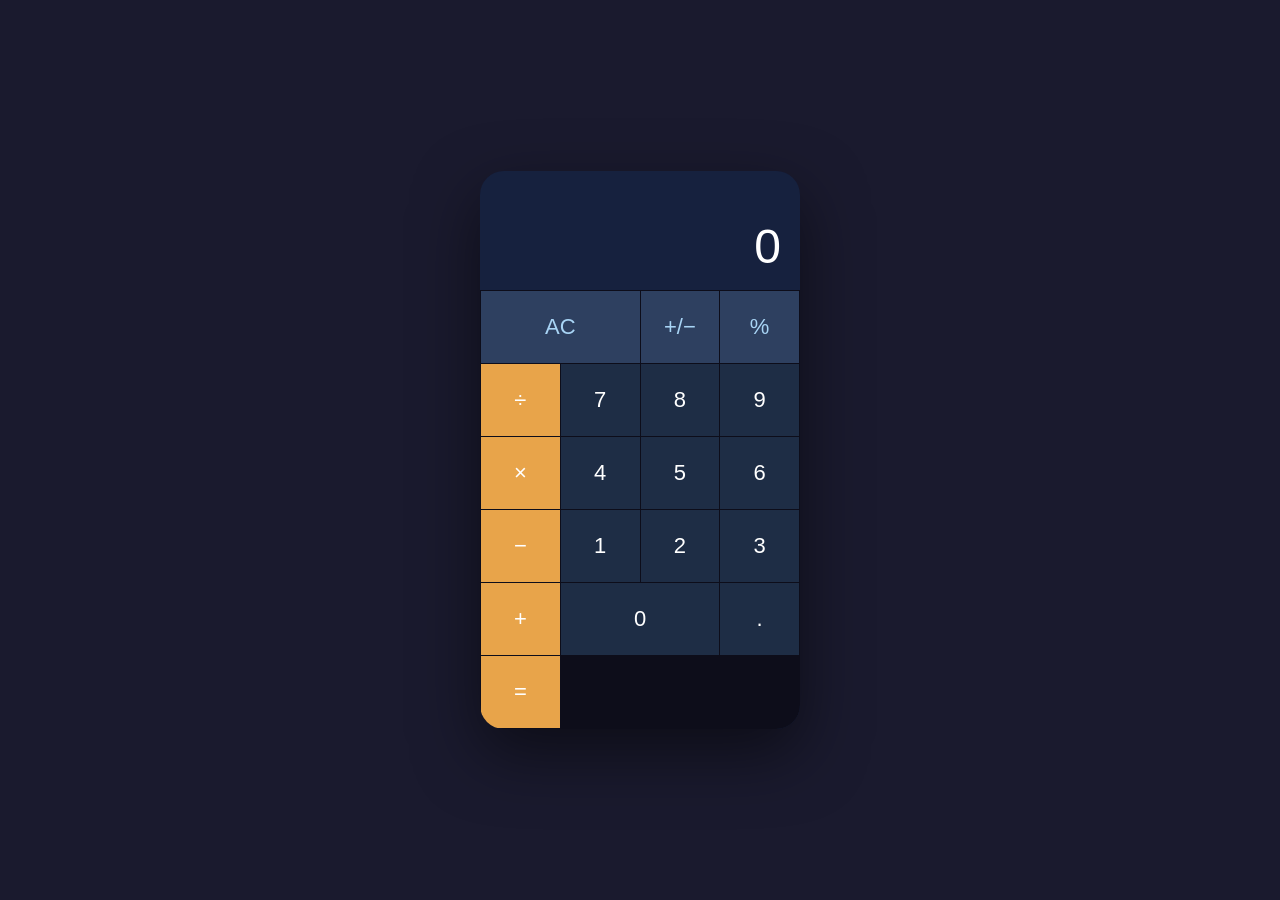
==== index.html @ 85f1fca2 "Add simple calculator web app HTML/CSS/JS calculator with standard arithmetic operations, keyboard s" ====
<!DOCTYPE html>
<html lang="en">
<head>
  <meta charset="UTF-8" />
  <meta name="viewport" content="width=device-width, initial-scale=1.0" />
  <title>Calculator</title>
  <link rel="stylesheet" href="style.css" />
</head>
<body>
  <div class="calculator">
    <div class="display">
      <div class="expression" id="expression"></div>
      <div class="result" id="result">0</div>
    </div>
    <div class="buttons">
      <button class="btn btn-wide btn-clear" onclick="clearAll()">AC</button>
      <button class="btn btn-toggle" onclick="toggleSign()">+/−</button>
      <button class="btn btn-mod" onclick="inputPercent()">%</button>
      <button class="btn btn-op" onclick="inputOperator('/')">÷</button>

      <button class="btn" onclick="inputDigit('7')">7</button>
      <button class="btn" onclick="inputDigit('8')">8</button>
      <button class="btn" onclick="inputDigit('9')">9</button>
      <button class="btn btn-op" onclick="inputOperator('*')">×</button>

      <button class="btn" onclick="inputDigit('4')">4</button>
      <button class="btn" onclick="inputDigit('5')">5</button>
      <button class="btn" onclick="inputDigit('6')">6</button>
      <button class="btn btn-op" onclick="inputOperator('-')">−</button>

      <button class="btn" onclick="inputDigit('1')">1</button>
      <button class="btn" onclick="inputDigit('2')">2</button>
      <button class="btn" onclick="inputDigit('3')">3</button>
      <button class="btn btn-op" onclick="inputOperator('+')">+</button>

      <button class="btn btn-wide" onclick="inputDigit('0')">0</button>
      <button class="btn" onclick="inputDot()">.</button>
      <button class="btn btn-equals" onclick="calculate()">=</button>
    </div>
  </div>
  <script src="calculator.js"></script>
</body>
</html>
---- style.css ----
* {
  box-sizing: border-box;
  margin: 0;
  padding: 0;
}

body {
  min-height: 100vh;
  display: flex;
  align-items: center;
  justify-content: center;
  background: #1a1a2e;
  font-family: -apple-system, BlinkMacSystemFont, "Segoe UI", sans-serif;
}

.calculator {
  width: 320px;
  background: #16213e;
  border-radius: 24px;
  overflow: hidden;
  box-shadow: 0 24px 64px rgba(0, 0, 0, 0.5);
}

.display {
  padding: 24px 20px 16px;
  text-align: right;
  min-height: 100px;
  display: flex;
  flex-direction: column;
  justify-content: flex-end;
  gap: 4px;
}

.expression {
  color: #8892a4;
  font-size: 15px;
  min-height: 20px;
  word-break: break-all;
}

.result {
  color: #ffffff;
  font-size: 48px;
  font-weight: 300;
  letter-spacing: -1px;
  overflow: hidden;
  text-overflow: ellipsis;
  white-space: nowrap;
}

.result.small {
  font-size: 32px;
}

.buttons {
  display: grid;
  grid-template-columns: repeat(4, 1fr);
  gap: 1px;
  background: #0d0d1a;
  padding: 1px;
}

.btn {
  background: #1e2d45;
  color: #ffffff;
  border: none;
  padding: 0;
  height: 72px;
  font-size: 22px;
  font-weight: 400;
  cursor: pointer;
  transition: background 0.1s, transform 0.08s;
  user-select: none;
}

.btn:hover {
  background: #253550;
}

.btn:active {
  background: #2d3f63;
  transform: scale(0.96);
}

.btn-wide {
  grid-column: span 2;
}

.btn-op {
  background: #e8a44a;
  color: #ffffff;
}

.btn-op:hover {
  background: #f0b55c;
}

.btn-op:active {
  background: #f5c070;
}

.btn-op.active {
  background: #ffffff;
  color: #e8a44a;
}

.btn-equals {
  background: #e8a44a;
  color: #ffffff;
}

.btn-equals:hover {
  background: #f0b55c;
}

.btn-equals:active {
  background: #f5c070;
}

.btn-clear,
.btn-toggle,
.btn-mod {
  background: #2e4060;
  color: #a8d4f5;
}

.btn-clear:hover,
.btn-toggle:hover,
.btn-mod:hover {
  background: #3a4f75;
}

.btn-clear:active,
.btn-toggle:active,
.btn-mod:active {
  background: #455e88;
}
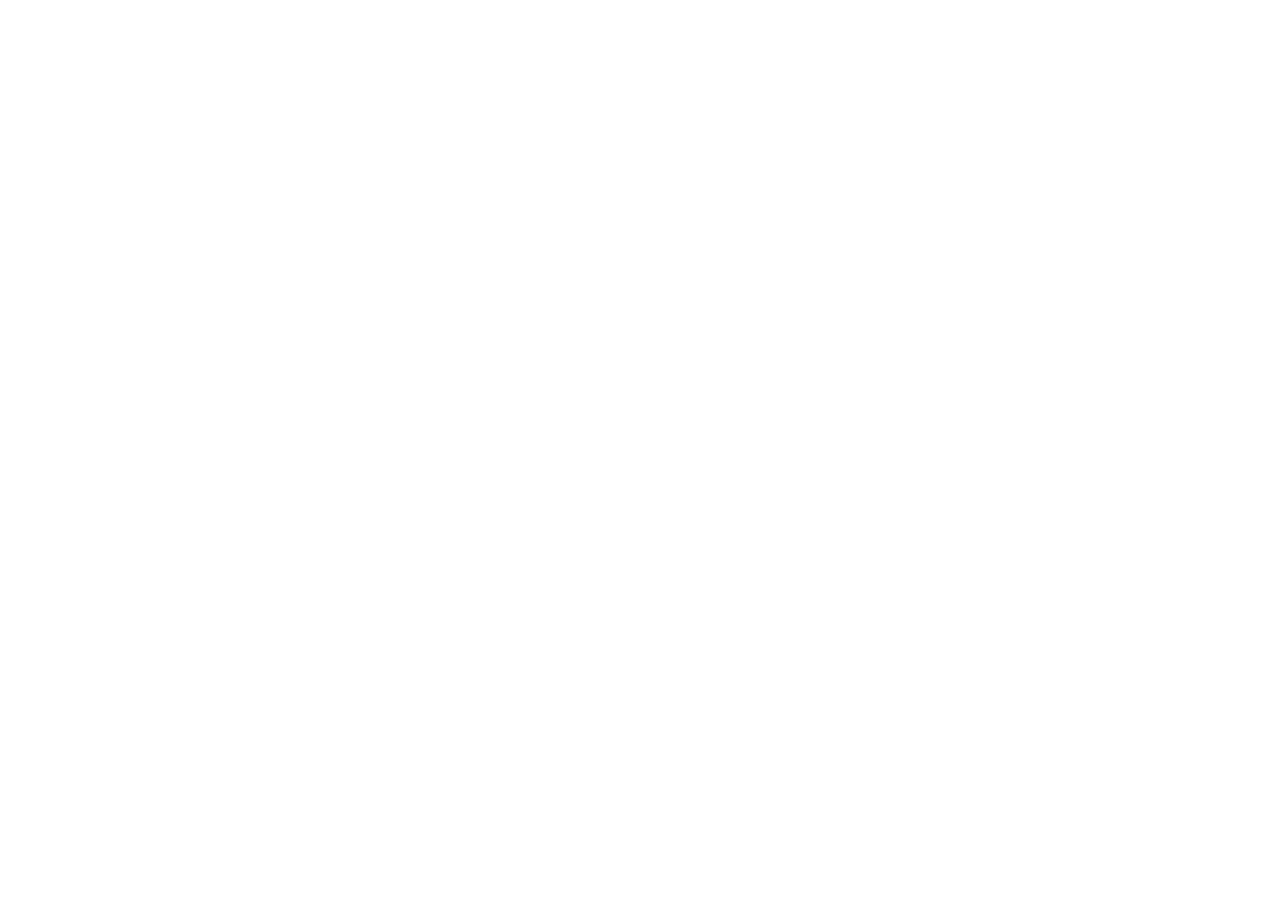
==== commit c378f095: "Add wealth portfolio tracker (portfolio.html) - New portfolio.html: multi-asset tracker for Indian (" ====
--- a/index.html
+++ b/index.html
@@ -1,43 +1,461 @@
-<!DOCTYPE html>
-<html lang="en">
-<head>
-  <meta charset="UTF-8" />
-  <meta name="viewport" content="width=device-width, initial-scale=1.0" />
-  <title>Calculator</title>
-  <link rel="stylesheet" href="style.css" />
-</head>
-<body>
-  <div class="calculator">
-    <div class="display">
-      <div class="expression" id="expression"></div>
-      <div class="result" id="result">0</div>
+<!doctype html>
+<html lang="ta">
+  <head>
+    <meta charset="utf-8" />
+    <meta name="viewport" content="width=device-width, initial-scale=1, viewport-fit=cover" />
+    <title>வீட்டுக்கார அம்மா கணக்கு</title>
+    <link rel="manifest" href="/manifest.webmanifest" />
+    <meta name="theme-color" content="#0f172a" />
+    <link rel="icon" href="/icons/icon-192.png" />
+    <script src="https://cdn.tailwindcss.com"></script>
+    <!-- React & libs (UMD) -->
+    <script src="https://unpkg.com/react@18/umd/react.production.min.js"></script>
+    <script src="https://unpkg.com/react-dom@18/umd/react-dom.production.min.js"></script>
+    <script src="https://cdn.jsdelivr.net/npm/xlsx@0.19.3/dist/xlsx.full.min.js"></script>
+    <script src="https://cdn.jsdelivr.net/npm/jspdf@2.5.1/dist/jspdf.umd.min.js"></script>
+    <script src="https://cdn.jsdelivr.net/npm/jspdf-autotable@3.8.2/dist/jspdf.plugin.autotable.min.js"></script>
+    <script src="https://unpkg.com/@babel/standalone/babel.min.js"></script>
+  </head>
+  <body class="bg-slate-100">
+    <div id="root"></div>
+    <script type="text/babel">
+    
+const { useEffect, useMemo, useState, useRef } = React;
+const { jsPDF } = window.jspdf;
+
+// Keys & helpers
+const USER_KEY = "vak-user-1";
+const keyForTxns = (phone) => `vak-transactions-${phone}`;
+const keyForCats = (phone) => `vak-categories-${phone}`;
+
+const OWNER_WHATSAPP_NUMBER = ""; // e.g., "9715XXXXXXXXX"
+const SIGNUP_WEBHOOK_URL = "";    // optional webhook
+
+function formatAmount(n, symbol) {
+  if (n === null || n === undefined || isNaN(n)) return `${symbol}0.00`;
+  const sign = n < 0 ? "-" : "";
+  const abs = Math.abs(Number(n)).toFixed(2);
+  return `${sign}${symbol}${abs}`;
+}
+
+function monthKeyFromDateStr(dateStr) {
+  const d = new Date(dateStr);
+  const y = d.getFullYear();
+  const m = String(d.getMonth() + 1).padStart(2, "0");
+  return `${y}-${m}`;
+}
+
+const defaultCategories = [
+  "Groceries","Vegetables","Utilities","Transport","Medical","Education",
+  "Clothing","Entertainment","Household","Rent","Beauty Products","Other",
+];
+
+const currencyOptions = [
+  { code: "INR", symbol: "₹" },
+  { code: "AED", symbol: "د.إ" },
+  { code: "USD", symbol: "$" },
+];
+
+function App() {
+  const [user, setUser] = useState(null);
+  const [showSignup, setShowSignup] = useState(false);
+  const [transactions, setTransactions] = useState([]);
+  const [type, setType] = useState("debit");
+  const [amount, setAmount] = useState("");
+  const [date, setDate] = useState(() => new Date().toISOString().slice(0,10));
+  const [category, setCategory] = useState("Groceries");
+  const [note, setNote] = useState("");
+  const [editingId, setEditingId] = useState(null);
+  const [currency, setCurrency] = useState(currencyOptions[0]);
+  const [filterMonth, setFilterMonth] = useState(() => new Date().toISOString().slice(0,7));
+  const [search, setSearch] = useState("");
+  const [categories, setCategories] = useState(defaultCategories);
+  const [newCat, setNewCat] = useState("");
+  const [nameInput, setNameInput] = useState("");
+  const [phoneInput, setPhoneInput] = useState("");
+  const [shareConsent, setShareConsent] = useState(true);
+  const installPromptRef = useRef(null);
+  const [canInstall, setCanInstall] = useState(false);
+
+  // Manifest + SW (skip when hosted by oaiusercontent sandbox)
+  useEffect(() => {
+    if (!document.querySelector('link[rel="manifest"]')) {
+      const link = document.createElement('link');
+      link.rel = 'manifest';
+      link.href = '/manifest.webmanifest';
+      document.head.appendChild(link);
+    }
+    const isSandbox = location.hostname.includes('oaiusercontent.com');
+    if ('serviceWorker' in navigator && !isSandbox) {
+      const swUrl = '/sw.js';
+      (async () => {
+        try {
+          const res = await fetch(swUrl, { method: 'GET', cache: 'no-cache' });
+          if (res && res.ok) await navigator.serviceWorker.register(swUrl);
+        } catch (e) {}
+      })();
+    }
+  }, []);
+
+  // install prompt
+  useEffect(() => {
+    const handler = (e) => { e.preventDefault(); installPromptRef.current = e; setCanInstall(true); };
+    window.addEventListener('beforeinstallprompt', handler);
+    return () => window.removeEventListener('beforeinstallprompt', handler);
+  }, []);
+
+  // load user
+  useEffect(() => {
+    const raw = localStorage.getItem(USER_KEY);
+    if (raw) { try { setUser(JSON.parse(raw)); } catch {} } else { setShowSignup(true); }
+  }, []);
+
+  // load txns + currency when user set
+  useEffect(() => {
+    if (!user) { return; }
+    const raw = localStorage.getItem(keyForTxns(user.phone));
+    if (raw) {
+      try {
+        const parsed = JSON.parse(raw);
+        setTransactions(parsed.transactions || []);
+        if (parsed.currencyCode) {
+          const found = currencyOptions.find(c => c.code === parsed.currencyCode);
+          if (found) setCurrency(found);
+        }
+      } catch {}
+    } else { setTransactions([]); }
+  }, [user]);
+
+  // load categories
+  useEffect(() => {
+    if (!user) { return; }
+    const raw = localStorage.getItem(keyForCats(user.phone));
+    if (raw) {
+      try { const arr = JSON.parse(raw); if (Array.isArray(arr) && arr.length) setCategories(arr); } catch {}
+    } else { setCategories(defaultCategories); }
+  }, [user]);
+
+  // persist categories
+  useEffect(() => {
+    if (!user) { return; }
+    localStorage.setItem(keyForCats(user.phone), JSON.stringify(categories));
+  }, [categories, user]);
+
+  // ensure category exists
+  useEffect(() => {
+    if (!categories.includes(category)) setCategory(categories[0] || "");
+  }, [categories]);
+
+  // persist txns
+  useEffect(() => {
+    if (!user) { return; }
+    localStorage.setItem(keyForTxns(user.phone), JSON.stringify({ transactions, currencyCode: currency.code }));
+  }, [transactions, currency, user]);
+
+  const sortedTxns = useMemo(() => {
+    const filtered = transactions.filter(t =>
+      monthKeyFromDateStr(t.date) === filterMonth &&
+      [t.category, t.note, t.type, String(t.amount)].some(x => String(x || "").toLowerCase().includes(search.toLowerCase()))
+    );
+    return filtered.sort((a,b) => new Date(b.date) - new Date(a.date));
+  }, [transactions, filterMonth, search]);
+
+  const totals = useMemo(() => {
+    const totalCredit = transactions.filter(t => t.type === "credit").reduce((s,t)=>s+Number(t.amount||0),0);
+    const totalDebit  = transactions.filter(t => t.type === "debit").reduce((s,t)=>s+Number(t.amount||0),0);
+    return { totalCredit, totalDebit, balance: totalCredit - totalDebit };
+  }, [transactions]);
+
+  const monthStats = useMemo(() => {
+    const byMonth = (ym) => transactions.filter(t => monthKeyFromDateStr(t.date) === ym);
+    const current = byMonth(filterMonth);
+    const [y,m] = filterMonth.split("-").map(Number);
+    const prev = m === 1 ? `${y-1}-12` : `${y}-${String(m-1).padStart(2,"0")}`;
+    const prevList = byMonth(prev);
+    const curSpend = current.filter(t=>t.type==="debit").reduce((s,t)=>s+Number(t.amount||0),0);
+    const prevSpend = prevList.filter(t=>t.type==="debit").reduce((s,t)=>s+Number(t.amount||0),0);
+    const diff = curSpend - prevSpend;
+    const pct = prevSpend>0 ? (diff/prevSpend)*100 : null;
+    const catMap = {};
+    current.filter(t=>t.type==="debit").forEach(t => { const k = t.category || "Other"; catMap[k] = (catMap[k]||0)+Number(t.amount||0); });
+    const catArr = Object.entries(catMap).map(([name,value])=>({name,value})).sort((a,b)=>b.value-a.value);
+    return { curSpend, prevSpend, diff, pct, catArr, prevKey: prev };
+  }, [transactions, filterMonth]);
+
+  const allMonths = useMemo(() => {
+    const set = new Set(transactions.map(t=>monthKeyFromDateStr(t.date)));
+    set.add(new Date().toISOString().slice(0,7));
+    return Array.from(set).sort().reverse();
+  }, [transactions]);
+
+  function resetForm(){
+    setType("debit"); setAmount(""); setDate(new Date().toISOString().slice(0,10)); setCategory(categories[0]||""); setNote(""); setEditingId(null);
+  }
+
+  function handleSave(e){
+    e.preventDefault();
+    const amt = parseFloat(amount);
+    if (!(amt>0)) { alert("Please enter a valid amount greater than 0."); return; }
+    if (!date) { alert("Please choose a date."); return; }
+    if (editingId) {
+      setTransactions(prev => prev.map(t => t.id===editingId ? {...t, type, amount:amt, date, category, note} : t));
+    } else {
+      setTransactions(prev => [...prev, { id: Date.now().toString(36)+Math.random().toString(36).slice(2,7), type, amount:amt, date, category, note }]);
+    }
+    resetForm();
+  }
+
+  function handleEdit(t){ setEditingId(t.id); setType(t.type); setAmount(String(t.amount)); setDate(t.date); setCategory(t.category||""); setNote(t.note||""); }
+  function handleDelete(id){ if (confirm("Delete this entry?")) setTransactions(prev => prev.filter(t=>t.id!==id)); }
+
+  async function notifyOwnerOfSignup(u){
+    const msg = `VAK signup: Name=${u.name}, Phone=${u.phone}, Time=${new Date(u.createdAt).toLocaleString()}`;
+    try{
+      if (SIGNUP_WEBHOOK_URL){
+        await fetch(SIGNUP_WEBHOOK_URL, {method:"POST", headers:{"Content-Type":"application/json"}, body: JSON.stringify({source:"VAK", user:u})});
+      }
+    }catch(e){}
+    if (OWNER_WHATSAPP_NUMBER){
+      const wa = `https://wa.me/${OWNER_WHATSAPP_NUMBER}?text=${encodeURIComponent(msg)}`;
+      window.open(wa, "_blank");
+    }
+    try{ await navigator.clipboard.writeText(msg);}catch(e){}
+  }
+
+  function handleInstall(){
+    const evt = installPromptRef.current;
+    if (evt) { evt.prompt(); evt.userChoice.finally(()=>setCanInstall(false)); }
+    else { alert('On iPhone, open in Safari → Share → Add to Home Screen'); }
+  }
+
+  function exportExcel(){
+    const rows = transactions.slice().sort((a,b)=>new Date(a.date)-new Date(b.date)).map(t=>({Date:t.date, Type:t.type, Amount:t.amount, Category:t.category, Note:t.note}));
+    const summary = [{},{Summary:"Total Credit",Value:totals.totalCredit},{Summary:"Total Debit",Value:totals.totalDebit},{Summary:"Balance",Value:totals.balance}];
+    const wb = XLSX.utils.book_new();
+    const ws1 = XLSX.utils.json_to_sheet(rows); XLSX.utils.book_append_sheet(wb, ws1, "Transactions");
+    const ws2 = XLSX.utils.json_to_sheet(summary); XLSX.utils.book_append_sheet(wb, ws2, "Summary");
+    const ws3 = XLSX.utils.json_to_sheet([{Field:"Name",Value:user?.name||""},{Field:"Phone",Value:user?.phone||""}]); XLSX.utils.book_append_sheet(wb, ws3, "Profile");
+    XLSX.writeFile(wb, "Veettukara_Amma_Kanakku.xlsx");
+  }
+
+  function exportPDF(){
+    const doc = new jsPDF({ unit:"pt", format:"a4" });
+    const margin = 40;
+    doc.setFontSize(16); doc.text("வீட்டுக்கார அம்மா கணக்கு — Transactions", margin, 40);
+    doc.setFontSize(11); doc.text(`User: ${user?.name||""} | Phone: ${user?.phone||""}`, margin, 60);
+    doc.setFontSize(11);
+    doc.text(`Total Credit: ${formatAmount(totals.totalCredit, currency.symbol)} | Total Debit: ${formatAmount(totals.totalDebit, currency.symbol)} | Balance: ${formatAmount(totals.balance, currency.symbol)}`, margin, 80);
+    const headers = [["Date","Type","Amount","Category","Note"]];
+    const body = transactions.slice().sort((a,b)=>new Date(a.date)-new Date(b.date)).map(t=>[t.date, t.type, `${currency.symbol}${Number(t.amount).toFixed(2)}`, t.category||"", t.note||""]);
+    if (doc.autoTable) doc.autoTable({ head: headers, body, startY: 100, styles:{fontSize:10, cellPadding:4}, headStyles:{fillColor:[25,118,210]}, margin:{left:margin, right:margin} });
+    doc.save("Veettukara_Amma_Kanakku.pdf");
+  }
+
+  const topCats = monthStats(catData(transactions, filterMonth)).slice(0,5);
+  function catData(trans, ym){
+    const current = trans.filter(t=>monthKeyFromDateStr(t.date)===ym && t.type==='debit');
+    const map = {}; current.forEach(t=>{ map[t.category||'Other']=(map[t.category||'Other']||0)+Number(t.amount||0); });
+    return Object.entries(map).map(([name,value])=>({name,value})).sort((a,b)=>b.value-a.value);
+  }
+  function monthStats(catArr){ return catArr; } // simple passthrough for bar width calc
+  const maxVal = Math.max(1, ...topCats.map(c=>c.value));
+
+  // Signup screen
+  if (!user || showSignup){
+    return (
+      <div className="min-h-screen bg-slate-900/5 flex justify-center">
+        <div className="w-full max-w-[430px] aspect-[9/16] bg-slate-50 shadow-2xl overflow-auto grid place-items-center p-6">
+          <div className="bg-white rounded-2xl p-6 w-full max-w-md shadow">
+            <h1 className="text-xl font-bold mb-1">வீட்டுக்கார அம்மா கணக்கு</h1>
+            <p className="text-xs text-slate-500 mb-4">Sign up to start</p>
+            <div className="grid gap-3">
+              <div>
+                <label className="text-sm text-slate-600">Name</label>
+                <input value={nameInput} onChange={(e)=>setNameInput(e.target.value)} className="w-full mt-1 px-3 py-2 rounded-xl border border-slate-300" placeholder="Your name" />
+              </div>
+              <div>
+                <label className="text-sm text-slate-600">Phone</label>
+                <input type="tel" value={phoneInput} onChange={(e)=>setPhoneInput(e.target.value)} className="w-full mt-1 px-3 py-2 rounded-xl border border-slate-300" placeholder="+9715…" />
+              </div>
+              <label className="flex items-center gap-2 text-xs text-slate-600">
+                <input type="checkbox" checked={shareConsent} onChange={(e)=>setShareConsent(e.target.checked)} />
+                Share my details with owner (WhatsApp/webhook)
+              </label>
+              <div className="flex gap-2 justify-end pt-1">
+                {user && <button type="button" onClick={()=>setShowSignup(false)} className="px-3 py-2 rounded-xl border">Cancel</button>}
+                <button type="button" onClick={()=>{
+                  const name = (nameInput||'').trim();
+                  const phoneDigits = (phoneInput||'').replace(/\\D/g,'');
+                  if (name.length < 2) { alert('Please enter a valid name'); return; }
+                  if (phoneDigits.length < 7 || phoneDigits.length > 15) { alert('Please enter a valid phone number'); return; }
+                  const newUser = { name, phone: phoneDigits, createdAt: new Date().toISOString() };
+                  localStorage.setItem(USER_KEY, JSON.stringify(newUser));
+                  setUser(newUser);
+                  if (shareConsent) { notifyOwnerOfSignup(newUser); }
+                  setShowSignup(false);
+                }} className="px-3 py-2 rounded-xl bg-slate-900 text-white">Save</button>
+              </div>
+              <p className="text-[11px] text-slate-400">Note: Your profile and data are saved only on this device.</p>
+            </div>
+          </div>
+        </div>
+      </div>
+    );
+  }
+
+  // Main app
+  return (
+    <div className="min-h-screen bg-slate-900/5 flex justify-center">
+      <div className="w-full max-w-[430px] aspect-[9/16] bg-slate-50 text-slate-800 shadow-2xl overflow-hidden">
+        <header className="sticky top-0 z-10 bg-white/80 backdrop-blur border-b border-slate-200">
+          <div className="px-4 py-3 flex items-center justify-between">
+            <div className="flex items-center gap-3">
+              <div className="h-10 w-10 rounded-2xl bg-slate-900 text-white grid place-items-center font-bold">வ</div>
+              <div>
+                <h1 className="text-xl font-bold">வீட்டுக்கார அம்மா கணக்கு</h1>
+                <p className="text-xs text-slate-500">Powered by Mubsa Group</p>
+              </div>
+            </div>
+            <div className="flex items-center gap-2">
+              <a href="/portfolio.html" className="px-3 py-2 rounded-xl bg-emerald-700 hover:bg-emerald-600 text-white text-sm font-semibold shadow">📈 Portfolio</a>
+              {canInstall && <button onClick={handleInstall} className="px-3 py-2 rounded-xl border text-sm">Install App</button>}
+              {user && <div className="hidden sm:block text-right mr-2">
+                <div className="text-xs text-slate-500">User</div>
+                <div className="text-sm font-medium">{user.name}</div>
+                <div className="text-[10px] text-slate-500">{user.phone}</div>
+              </div>}
+              <button onClick={()=>{setNameInput(user?.name||""); setPhoneInput(user?.phone||""); setShowSignup(true);}} className="px-3 py-2 rounded-xl border text-sm">Profile</button>
+              <button onClick={()=> user && notifyOwnerOfSignup(user)} className="px-3 py-2 rounded-xl border text-sm">Share details</button>
+              <select value={currency.code} onChange={(e)=>{const c=currencyOptions.find(x=>x.code===e.target.value); if(c) setCurrency(c);}} className="px-3 py-2 rounded-xl border border-slate-300 bg-white text-sm" aria-label="Currency">
+                {currencyOptions.map(c => <option key={c.code} value={c.code}>{c.symbol} {c.code}</option>)}
+              </select>
+              <button onClick={exportExcel} className="px-3 py-2 rounded-xl bg-emerald-600 hover:bg-emerald-700 text-white text-sm shadow">Export Excel</button>
+              <button onClick={exportPDF} className="px-3 py-2 rounded-xl bg-indigo-600 hover:bg-indigo-700 text-white text-sm shadow">Export PDF</button>
+            </div>
+          </div>
+        </header>
+
+        <main className="h-full overflow-y-auto px-4 py-4 grid gap-4">
+          <section className="grid grid-cols-3 gap-4">
+            <div className="p-4 rounded-2xl bg-white shadow-sm border">
+              <p className="text-sm text-slate-500">Total Credit</p>
+              <p className="text-2xl font-bold mt-1">{formatAmount(transactions.filter(t=>t.type==='credit').reduce((s,t)=>s+Number(t.amount||0),0), currency.symbol)}</p>
+            </div>
+            <div className="p-4 rounded-2xl bg-white shadow-sm border">
+              <p className="text-sm text-slate-500">Total Debit</p>
+              <p className="text-2xl font-bold mt-1">{formatAmount(transactions.filter(t=>t.type==='debit').reduce((s,t)=>s+Number(t.amount||0),0), currency.symbol)}</p>
+            </div>
+            <div className={`p-4 rounded-2xl shadow-sm border ${ (transactions.filter(t=>t.type==='credit').reduce((s,t)=>s+Number(t.amount||0),0) - transactions.filter(t=>t.type==='debit').reduce((s,t)=>s+Number(t.amount||0),0)) >= 0 ? "bg-emerald-50 border-emerald-200" : "bg-rose-50 border-rose-200"}`}>
+              <p className="text-sm text-slate-500">Available Balance</p>
+              <p className="text-2xl font-extrabold mt-1">{formatAmount(
+                transactions.filter(t=>t.type==='credit').reduce((s,t)=>s+Number(t.amount||0),0) - transactions.filter(t=>t.type==='debit').reduce((s,t)=>s+Number(t.amount||0),0)
+              , currency.symbol)}</p>
+            </div>
+          </section>
+
+          <section className="bg-white rounded-2xl p-4 shadow-sm border">
+            <h2 className="text-lg font-semibold mb-4">{editingId ? "Edit Entry" : "Add New Entry"}</h2>
+            <form onSubmit={handleSave} className="grid grid-cols-6 gap-3">
+              <div className="col-span-2">
+                <label className="text-sm text-slate-600">Type</label>
+                <select value={type} onChange={(e)=>setType(e.target.value)} className="w-full mt-1 px-3 py-2 rounded-xl border border-slate-300 bg-white">
+                  <option value="credit">Credit (Money In)</option>
+                  <option value="debit">Debit (Money Out)</option>
+                </select>
+              </div>
+              <div className="col-span-2">
+                <label className="text-sm text-slate-600">Amount</label>
+                <input type="number" step="0.01" min="0" required value={amount} onChange={(e)=>setAmount(e.target.value)} className="w-full mt-1 px-3 py-2 rounded-xl border border-slate-300" placeholder="0.00" />
+              </div>
+              <div className="col-span-2">
+                <label className="text-sm text-slate-600">Date</label>
+                <input type="date" required value={date} onChange={(e)=>setDate(e.target.value)} className="w-full mt-1 px-3 py-2 rounded-xl border border-slate-300" />
+              </div>
+              <div className="col-span-3">
+                <label className="text-sm text-slate-600">Category</label>
+                <select value={category} onChange={(e)=>setCategory(e.target.value)} className="w-full mt-1 px-3 py-2 rounded-xl border border-slate-300 bg-white">
+                  {categories.map(c => <option value={c} key={c}>{c}</option>)}
+                </select>
+                <div className="flex gap-2 mt-2">
+                  <input value={newCat} onChange={(e)=>setNewCat(e.target.value)} className="flex-1 px-3 py-2 rounded-xl border border-slate-300" placeholder="Add new category…" />
+                  <button type="button" onClick={()=>{
+                    const name = (newCat||'').trim(); if(!name) return;
+                    const exists = categories.some(c=>c.toLowerCase()===name.toLowerCase());
+                    if (exists){ alert('Category already exists'); return; }
+                    setCategories(prev=>[...prev, name]); setCategory(name); setNewCat('');
+                  }} className="px-3 py-2 rounded-xl border bg-slate-50 hover:bg-slate-100">Add</button>
+                </div>
+              </div>
+              <div className="col-span-3">
+                <label className="text-sm text-slate-600">Note (optional)</label>
+                <input value={note} onChange={(e)=>setNote(e.target.value)} className="w-full mt-1 px-3 py-2 rounded-xl border border-slate-300" placeholder="Eg. Vegetables @ Lulu" />
+              </div>
+              <div className="col-span-6 flex gap-2 mt-1">
+                <button type="submit" className="px-4 py-2 rounded-xl bg-slate-900 text-white hover:bg-black shadow">{editingId ? "Update" : "Save"}</button>
+                {editingId && <button type="button" onClick={resetForm} className="px-4 py-2 rounded-xl border hover:bg-slate-50">Cancel</button>}
+                <button type="button" onClick={()=>{ if (confirm('This will erase all data. Continue?')) setTransactions([]); }} className="ml-auto px-4 py-2 rounded-xl border hover:bg-rose-50" title="Clear all data">Reset</button>
+              </div>
+            </form>
+          </section>
+
+          <section className="grid grid-cols-3 gap-4">
+            <div className="bg-white rounded-2xl p-4 shadow-sm border">
+              <label className="text-sm text-slate-600">View Month</label>
+              <select value={filterMonth} onChange={(e)=>setFilterMonth(e.target.value)} className="w-full mt-1 px-3 py-2 rounded-xl border border-slate-300">
+                {Array.from(new Set([ ...transactions.map(t=>monthKeyFromDateStr(t.date)), new Date().toISOString().slice(0,7) ])).sort().reverse().map(m => <option key={m} value={m}>{m}</option>)}
+              </select>
+            </div>
+            <div className="bg-white rounded-2xl p-4 shadow-sm border col-span-2">
+              <label className="text-sm text-slate-600">Search</label>
+              <input value={search} onChange={(e)=>setSearch(e.target.value)} placeholder="Type to search amount, category, note…" className="w-full mt-1 px-3 py-2 rounded-xl border border-slate-300" />
+            </div>
+          </section>
+
+          <section className="bg-white rounded-2xl p-4 shadow-sm border">
+            <div className="flex items-center justify-between">
+              <h2 className="text-lg font-semibold">Transactions — {filterMonth}</h2>
+              <p className="text-sm text-slate-500">{sortedTxns.length} item(s)</p>
+            </div>
+            <div className="overflow-x-auto mt-3">
+              <table className="min-w-full text-sm">
+                <thead><tr className="text-left text-slate-500 border-b">
+                  <th className="py-2 pr-4">Date</th><th className="py-2 pr-4">Type</th><th className="py-2 pr-4">Amount</th><th className="py-2 pr-4">Category</th><th className="py-2 pr-4">Note</th><th className="py-2 pr-4">Actions</th>
+                </tr></thead>
+                <tbody>
+                  {sortedTxns.length===0 && <tr><td colSpan={6} className="py-8 text-center text-slate-500">No entries yet. Add from above form.</td></tr>}
+                  {sortedTxns.map(t => (
+                    <tr key={t.id} className="border-b last:border-0">
+                      <td className="py-2 pr-4 whitespace-nowrap">{t.date}</td>
+                      <td className={`py-2 pr-4 font-medium ${t.type==="credit" ? "text-emerald-700" : "text-rose-700"}`}>{t.type}</td>
+                      <td className="py-2 pr-4">{formatAmount(t.type==='credit' ? t.amount : -t.amount, currency.symbol)}</td>
+                      <td className="py-2 pr-4">{t.category}</td>
+                      <td className="py-2 pr-4 max-w-[24ch] truncate" title={t.note}>{t.note}</td>
+                      <td className="py-2 pr-4">
+                        <div className="flex items-center gap-2">
+                          <button onClick={()=>handleEdit(t)} className="px-2 py-1 rounded-lg border hover:bg-slate-50" title="Edit">✏️</button>
+                          <button onClick={()=>handleDelete(t.id)} className="px-2 py-1 rounded-lg border hover:bg-rose-50" title="Delete">🗑️</button>
+                        </div>
+                      </td>
+                    </tr>
+                  ))}
+                </tbody>
+              </table>
+            </div>
+          </section>
+
+          <section className="text-xs text-slate-500 px-1">
+            <p>Tip: Use <span className="font-mono">Export Excel</span> for full data backup, and <span className="font-mono">Export PDF</span> to share a summary. Your data is stored only in this browser (localStorage).</p>
+          </section>
+        </main>
+
+        <footer className="py-6 text-center text-xs text-slate-500">Built with ❤️ for simple family budgeting.</footer>
+      </div>
     </div>
-    <div class="buttons">
-      <button class="btn btn-wide btn-clear" onclick="clearAll()">AC</button>
-      <button class="btn btn-toggle" onclick="toggleSign()">+/−</button>
-      <button class="btn btn-mod" onclick="inputPercent()">%</button>
-      <button class="btn btn-op" onclick="inputOperator('/')">÷</button>
-
-      <button class="btn" onclick="inputDigit('7')">7</button>
-      <button class="btn" onclick="inputDigit('8')">8</button>
-      <button class="btn" onclick="inputDigit('9')">9</button>
-      <button class="btn btn-op" onclick="inputOperator('*')">×</button>
-
-      <button class="btn" onclick="inputDigit('4')">4</button>
-      <button class="btn" onclick="inputDigit('5')">5</button>
-      <button class="btn" onclick="inputDigit('6')">6</button>
-      <button class="btn btn-op" onclick="inputOperator('-')">−</button>
-
-      <button class="btn" onclick="inputDigit('1')">1</button>
-      <button class="btn" onclick="inputDigit('2')">2</button>
-      <button class="btn" onclick="inputDigit('3')">3</button>
-      <button class="btn btn-op" onclick="inputOperator('+')">+</button>
-
-      <button class="btn btn-wide" onclick="inputDigit('0')">0</button>
-      <button class="btn" onclick="inputDot()">.</button>
-      <button class="btn btn-equals" onclick="calculate()">=</button>
-    </div>
-  </div>
-  <script src="calculator.js"></script>
-</body>
+  );
+}
+
+ReactDOM.createRoot(document.getElementById('root')).render(<App />);
+
+    </script>
+  </body>
 </html>
